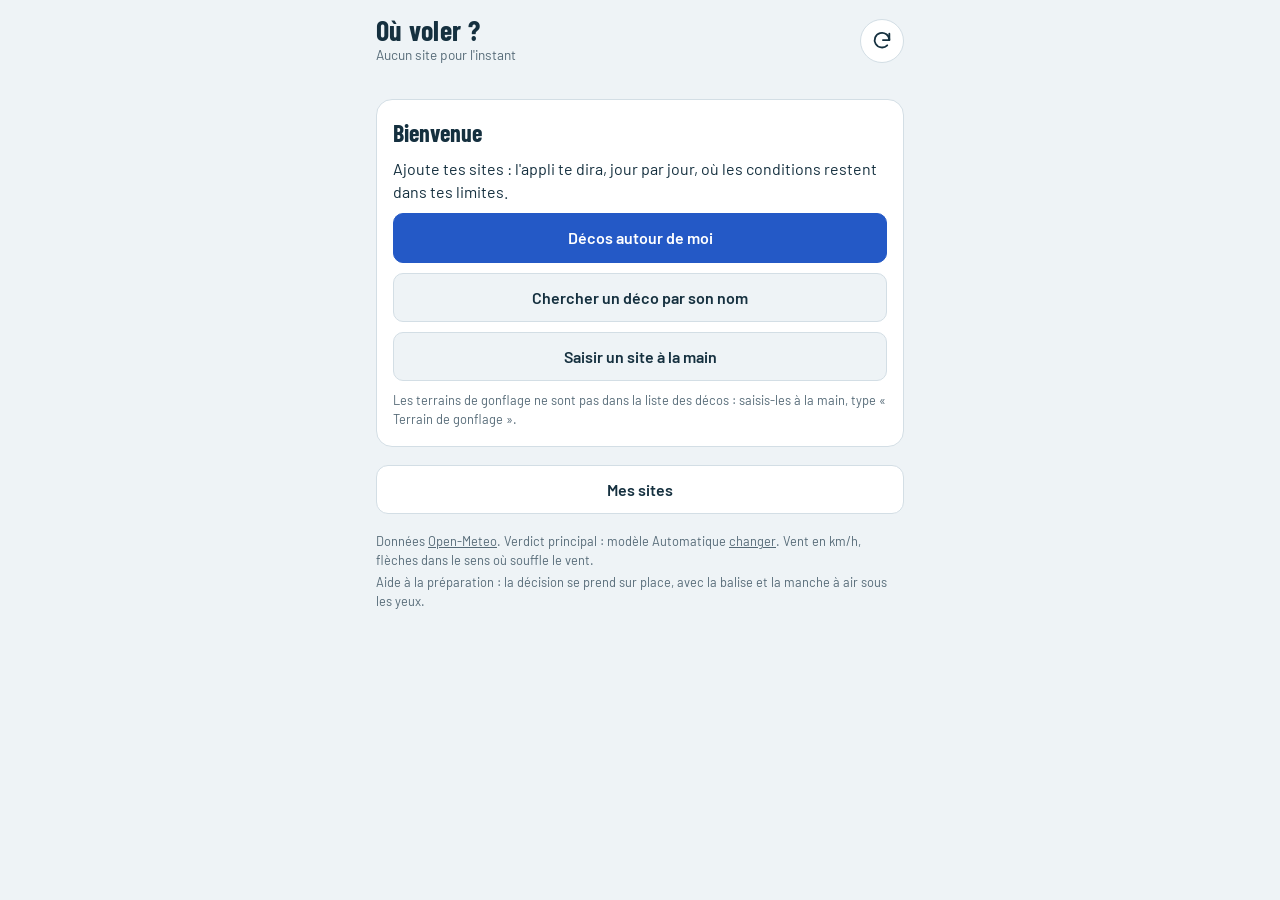
==== index.html @ b0aa6324 "Contraste, politique de sécurité et manifeste Le gris secondaire passait sous 4,5:1 sur la plupart d" ====
<!DOCTYPE html>
<html lang="fr">
<head>
<meta charset="utf-8">
<meta name="viewport" content="width=device-width, initial-scale=1, viewport-fit=cover">
<meta name="theme-color" media="(prefers-color-scheme: light)" content="#EEF3F6">
<meta name="theme-color" media="(prefers-color-scheme: dark)" content="#0F1E27">
<!-- Politique de sécurité : scripts, styles et polices du site seul ; appels réseau limités à Open-Meteo et Pioupiou.
     Les noms venus de ParaglidingEarth ou des balises sont déjà échappés ; c'est un second verrou. -->
<meta http-equiv="Content-Security-Policy" content="default-src 'self'; script-src 'self'; style-src 'self'; font-src 'self'; img-src 'self' data:; connect-src 'self' https://api.open-meteo.com https://api.pioupiou.fr; manifest-src 'self'; worker-src 'self'; base-uri 'self'; form-action 'self'; object-src 'none'">
<meta name="description" content="Conditions de vol et de gonflage parapente jusqu'à J+5 pour vos sites">
<title>Déco</title>
<link rel="manifest" href="manifest.webmanifest">
<link rel="icon" href="icons/icon-192.png">
<!-- Les cinq graisses dès le départ (21 Ko chacune) : une police arrivée après le premier affichage décale l'écran -->
<link rel="preload" href="fonts/barlow-400.woff2" as="font" type="font/woff2" crossorigin>
<link rel="preload" href="fonts/barlow-500.woff2" as="font" type="font/woff2" crossorigin>
<link rel="preload" href="fonts/barlow-600.woff2" as="font" type="font/woff2" crossorigin>
<link rel="preload" href="fonts/barlow-condensed-500.woff2" as="font" type="font/woff2" crossorigin>
<link rel="preload" href="fonts/barlow-condensed-700.woff2" as="font" type="font/woff2" crossorigin>
<link rel="stylesheet" href="style.css">
</head>
<body>
<div class="app" id="app" data-loading>
  <header class="top">
    <button class="icon-btn" id="backBtn" aria-label="Retour au tableau de tous les sites" hidden>
      <svg viewBox="0 0 24 24" fill="none" stroke="currentColor" stroke-width="2" stroke-linecap="round" stroke-linejoin="round"><path d="M15 5l-7 7 7 7"/></svg>
    </button>
    <button class="site-btn" id="siteBtn" aria-label="Changer de site">
      <span class="name" id="siteName">…</span>
      <span class="meta" id="siteMeta"></span>
    </button>
    <button class="icon-btn" id="refreshBtn" aria-label="Actualiser les prévisions">
      <svg viewBox="0 0 24 24" fill="none" stroke="currentColor" stroke-width="2" stroke-linecap="round" stroke-linejoin="round"><path d="M20 11a8 8 0 1 0-2.3 5.7"/><path d="M20 4v7h-7"/></svg>
    </button>
  </header>

  <div id="live"></div>

  <nav class="days" id="days" role="tablist" aria-label="Jour"></nav>
  <div id="banner"></div>
  <main id="main"><p class="empty">Chargement des prévisions…</p></main>

  <div class="bar">
    <button id="sitesBtn">Mes sites</button>
    <button id="limitsBtn">Mes limites</button>
    <button id="limitsVolBtn" hidden aria-label="Limites de vol">Lim. vol</button>
    <button id="limitsGBtn" hidden aria-label="Limites de gonflage">Lim. gonflage</button>
  </div>

  <footer class="status" id="status"></footer>
</div>

<dialog id="limitsDlg">
  <h2 tabindex="-1" autofocus id="limitsTitle">Mes limites</h2>
  <form method="dialog" id="limitsForm"></form>
</dialog>

<dialog id="modelDlg">
  <h2 tabindex="-1" autofocus>Modèle météo</h2>
  <form method="dialog" id="modelForm"></form>
</dialog>

<dialog id="sitesDlg">
  <h2 tabindex="-1" autofocus>Mes sites</h2>
  <div id="sitesList"></div>
  <h3 id="siteFormTitle">Ajouter un site</h3>
  <div id="pgeSearch" class="stack">
    <button type="button" class="btn block" id="pgeNear">Décos autour de moi</button>
    <label for="pge-q">ou chercher un déco par son nom</label>
    <input id="pge-q" type="search" placeholder="Ex. Planfait, Sapenay…" autocomplete="off" enterkeyhint="search">
    <div id="pgeResults" class="pge-results"></div>
    <p class="hint">« Ajouter » enregistre le déco tel quel ; toucher son nom remplit le formulaire pour vérifier l'altitude et le secteur avant. Les terrains de gonflage n'y sont pas, ils se saisissent à la main. Sites © <a href="https://www.paraglidingearth.com/" target="_blank" rel="noopener">ParaglidingEarth</a>, CC BY-SA.</p>
  </div>
  <form id="siteForm" class="stack" autocomplete="off">
    <input type="hidden" name="id">
    <label for="sf-name">Nom</label>
    <input id="sf-name" name="name" required placeholder="Ex. Planfait">
    <label for="sf-type">Type de site</label>
    <select id="sf-type" name="type"><option value="deco">Déco (vol)</option><option value="gonflage">Terrain de gonflage</option></select>
    <div class="grid2">
      <div><label for="sf-lat">Latitude</label><input id="sf-lat" name="lat" type="number" step="any" required></div>
      <div><label for="sf-lon">Longitude</label><input id="sf-lon" name="lon" type="number" step="any" required></div>
    </div>
    <div class="grid2">
      <div><label for="sf-alt">Altitude (m)</label><input id="sf-alt" name="alt" type="number" required></div>
      <div class="end"><button type="button" class="btn block" id="geoBtn">Ma position</button></div>
    </div>
    <div class="grid2">
      <div><label for="sf-min">Vent favorable de (°)</label><input id="sf-min" name="secMin" type="number" min="0" max="359" required></div>
      <div><label for="sf-max">à (°)</label><input id="sf-max" name="secMax" type="number" min="0" max="359" required></div>
    </div>
    <p class="hint">Direction d'où vient le vent, sens horaire : 270 = ouest. Un déco ouest se règle par exemple de 225 à 315. Pour un terrain de gonflage : les directions où le vent arrive sans passer par des haies ou des arbres.</p>
    <label for="sf-piou">Balise Pioupiou (numéro, facultatif)</label>
    <input id="sf-piou" name="piou" type="number" inputmode="numeric" min="1" step="1" placeholder="Ex. 1446">
    <p class="hint">Numéro de la station sur <a href="https://www.openwindmap.org/" target="_blank" rel="noopener">openwindmap.org</a> : il apparaît dans l'adresse de la balise (PIOU_1446).</p>
    <label for="sf-note">Note (règles du site, plafond…)</label>
    <input id="sf-note" name="note">
    <div class="actions">
      <button type="button" class="btn" id="siteCancel">Fermer</button>
      <button type="submit" class="btn primary" id="siteSubmit">Ajouter le site</button>
    </div>
  </form>
</dialog>

<script type="module" src="js/main.js"></script>
</body>
</html>
---- style.css ----
/* Barlow et Barlow Condensed (SIL Open Font License, voir fonts/OFL.txt), sous-ensemble latin :
   servies par le site lui-même, pour s'ouvrir hors ligne dès le premier lancement et sans appel à Google.
   font-display: optional : préchargées puis servies par le service worker, elles sont là d'emblée ; sinon le
   texte reste dans la police du système plutôt que de basculer après coup et décaler l'écran. */
@font-face { font-family: "Barlow"; font-style: normal; font-weight: 400; font-display: optional; src: url("fonts/barlow-400.woff2") format("woff2"); unicode-range: U+0000-00FF, U+0131, U+0152-0153, U+02BB-02BC, U+02C6, U+02DA, U+02DC, U+0304, U+0308, U+0329, U+2000-206F, U+20AC, U+2122, U+2191, U+2193, U+2212, U+2215, U+FEFF, U+FFFD; }
@font-face { font-family: "Barlow"; font-style: normal; font-weight: 500; font-display: optional; src: url("fonts/barlow-500.woff2") format("woff2"); unicode-range: U+0000-00FF, U+0131, U+0152-0153, U+02BB-02BC, U+02C6, U+02DA, U+02DC, U+0304, U+0308, U+0329, U+2000-206F, U+20AC, U+2122, U+2191, U+2193, U+2212, U+2215, U+FEFF, U+FFFD; }
@font-face { font-family: "Barlow"; font-style: normal; font-weight: 600; font-display: optional; src: url("fonts/barlow-600.woff2") format("woff2"); unicode-range: U+0000-00FF, U+0131, U+0152-0153, U+02BB-02BC, U+02C6, U+02DA, U+02DC, U+0304, U+0308, U+0329, U+2000-206F, U+20AC, U+2122, U+2191, U+2193, U+2212, U+2215, U+FEFF, U+FFFD; }
@font-face { font-family: "Barlow Condensed"; font-style: normal; font-weight: 500; font-display: optional; src: url("fonts/barlow-condensed-500.woff2") format("woff2"); unicode-range: U+0000-00FF, U+0131, U+0152-0153, U+02BB-02BC, U+02C6, U+02DA, U+02DC, U+0304, U+0308, U+0329, U+2000-206F, U+20AC, U+2122, U+2191, U+2193, U+2212, U+2215, U+FEFF, U+FFFD; }
@font-face { font-family: "Barlow Condensed"; font-style: normal; font-weight: 700; font-display: optional; src: url("fonts/barlow-condensed-700.woff2") format("woff2"); unicode-range: U+0000-00FF, U+0131, U+0152-0153, U+02BB-02BC, U+02C6, U+02DA, U+02DC, U+0304, U+0308, U+0329, U+2000-206F, U+20AC, U+2122, U+2191, U+2193, U+2212, U+2215, U+FEFF, U+FFFD; }

/* ---------- Thème ---------- */
:root {
  --bg: #EEF3F6; --surface: #FFFFFF; --ink: #15303F; --muted: #556A77; --line: #D3DEE5;
  --action: #2459C6; --on-action: #FFFFFF; --wing: #F0B429;
  --go: #2E9D6A; --warn: #DE9418; --stop: #CF4436;
  --go-soft: #E2F3EA; --warn-soft: #FBF0DC; --stop-soft: #F8E3E0;
  --go-ink: #237A52; --stop-ink: #B23A2E; /* vert et rouge pour du texte : contraste ≥ 4,5:1 sur les fonds */
  --sans: "Barlow", system-ui, -apple-system, "Segoe UI", Roboto, sans-serif;
  --cond: "Barlow Condensed", "Roboto Condensed", "Arial Narrow", system-ui, sans-serif;
  box-sizing: border-box;
  padding-top: env(safe-area-inset-top, 0px);
  padding-bottom: env(safe-area-inset-bottom, 0px);
}
@media (prefers-color-scheme: dark) {
  :root {
    --bg: #0F1E27; --surface: #172A35; --ink: #E6EEF2; --muted: #8FA6B2; --line: #26404D;
    --action: #7BA4F5; --on-action: #0F1E27; --go-soft: #173A2C; --warn-soft: #3D3018; --stop-soft: #43211E;
    --go-ink: #55C792; --stop-ink: #EE7A6E;
  }
}

/* ---------- Base ---------- */
*, *::before, *::after { box-sizing: inherit; }
[hidden] { display: none !important; }
html { height: 100%; scroll-padding-top: env(safe-area-inset-top, 0px); }
body { margin: 0; min-height: 100%; background: var(--bg); color: var(--ink); font: 16px/1.45 var(--sans); -webkit-tap-highlight-color: transparent; }
button, input, select { font: inherit; color: inherit; }
button { cursor: pointer; }
:focus-visible { outline: 2px solid var(--action); outline-offset: 2px; }
.app { max-width: 560px; margin: 0 auto; padding: 0 16px 32px; }
/* Jusqu'au premier rendu, la barre et le pied de page restent cachés : sinon l'arrivée de l'écran les pousserait */
.app[data-loading] .bar, .app[data-loading] .status { display: none; }

/* Éléments partagés : intertitre, pastilles d'état, raisons, boutons */
.kicker { margin: 0 0 6px; display: flex; align-items: center; gap: 6px; font: 600 .75rem/1 var(--sans); letter-spacing: .07em; text-transform: uppercase; color: var(--muted); }
.kicker svg { width: 16px; height: 16px; flex: none; }
.dot { width: 8px; height: 8px; border-radius: 50%; flex: none; transform: translateY(-1px); }
.dot.l0 { background: var(--go); } .dot.l1 { background: var(--warn); } .dot.l2 { background: var(--stop); }
.md { width: 6px; height: 6px; border-radius: 50%; background: var(--muted); flex: none; }
.md.l0 { background: var(--go); } .md.l1 { background: var(--warn); } .md.l2 { background: var(--stop); }
.md.none { background: none; box-shadow: inset 0 0 0 1px var(--muted); }
.mdots { display: inline-flex; gap: 2px; }
.reasons { list-style: none; margin: 0; padding: 0; font-size: .92rem; }
.reasons li { display: flex; gap: 8px; align-items: baseline; padding: 3px 0; }
.btn { border: 1px solid var(--line); background: var(--bg); border-radius: 10px; padding: 9px 12px; font-weight: 600; }
.btn.primary { background: var(--action); border-color: var(--action); color: var(--on-action); }
.btn.danger { color: var(--stop-ink); }
.btn.block { width: 100%; }
.link { background: none; border: 0; padding: 0; color: inherit; font: inherit; text-decoration: underline; }
.hint { font-size: .8rem; color: var(--muted); margin: 6px 0 0; }
.empty { padding: 40px 0; text-align: center; color: var(--muted); }
.banner { margin: 0 0 12px; padding: 10px 12px; border-radius: 10px; background: var(--warn-soft); font-size: .92rem; }

/* ---------- En-tête ---------- */
.top { display: flex; align-items: center; gap: 8px; padding: 12px 0 8px; }
.site-btn { flex: 1; min-width: 0; text-align: left; background: none; border: 0; padding: 4px 0; }
.site-btn .name { display: block; font: 700 1.75rem/1.05 var(--cond); letter-spacing: .01em; white-space: nowrap; overflow: hidden; text-overflow: ellipsis; }
.site-btn .meta { display: block; font-size: .85rem; color: var(--muted); }
.icon-btn { width: 44px; height: 44px; border-radius: 50%; border: 1px solid var(--line); background: var(--surface); display: grid; place-items: center; flex: none; }
.icon-btn svg { width: 22px; height: 22px; }
.icon-btn.spin svg { animation: spin 1s linear infinite; }
@keyframes spin { to { transform: rotate(360deg); } }

/* ---------- Tableau « Où voler ? » : une ligne par site, une case par jour ---------- */
.ov { display: grid; grid-template-columns: minmax(0, 2.4fr) repeat(var(--n, 6), minmax(0, 1fr)); gap: 4px; margin: 4px 0 0; }
.ov .hd { text-align: center; font-weight: 600; font-size: .85rem; line-height: 1.15; padding: 2px 0 4px; }
.ov .hd small { display: block; font-weight: 400; font-size: .75rem; color: var(--muted); }
.ov .grp { grid-column: 1 / -1; margin: 12px 0 2px; }
.ov .nm { min-width: 0; align-self: center; background: none; border: 0; padding: 2px 0; text-align: left; }
.ov .nm b { display: block; font: 700 1.05rem/1.1 var(--cond); white-space: nowrap; overflow: hidden; text-overflow: ellipsis; }
.ov .nm small { display: block; color: var(--muted); font-size: .75rem; }
.ov .c { min-width: 0; min-height: 46px; border: 1px solid var(--line); border-radius: 10px; background: var(--surface); display: flex; flex-direction: column; gap: 4px; align-items: center; justify-content: center; padding: 2px 1px 5px; font: 500 .8rem/1 var(--cond); font-variant-numeric: tabular-nums; color: var(--ink); }
.ov .c.l0 { background: var(--go-soft); border-color: var(--go); box-shadow: inset 0 -4px 0 var(--go); }
.ov .c.l1 { background: var(--warn-soft); border-color: var(--warn); box-shadow: inset 0 -4px 0 var(--warn); }
.ov .c.l2 { background: var(--stop-soft); border-color: var(--stop); box-shadow: inset 0 -4px 0 var(--stop); }
.ov .c.split { border-style: dashed; }
.ov .c.far { opacity: .6; }
.ov .c.none { color: var(--muted); cursor: default; }
.ov-legend { margin: 14px 0 0; font-size: .8rem; color: var(--muted); }
.welcome { display: grid; gap: 10px; background: var(--surface); border: 1px solid var(--line); border-radius: 16px; padding: 18px 16px; margin-top: 8px; }
.welcome h2 { margin: 0; font: 700 1.5rem var(--cond); }
.welcome p { margin: 0; }
.welcome .btn { padding: 12px; }

/* ---------- Balise : mesure en temps réel et tendance ---------- */
.live { margin: 6px 0 0; background: var(--surface); border: 1px solid var(--line); border-radius: 16px; padding: 13px 16px 14px; }
.live h2 { margin: 0; gap: 7px; }
.live h2 .age { margin-left: auto; font: 400 .8rem/1.2 var(--sans); white-space: nowrap; text-transform: none; letter-spacing: 0; }
.live h2 .pulse { width: 8px; height: 8px; border-radius: 50%; flex: none; background: var(--wing); animation: pulse 2.4s ease-out infinite; }
.live h2 .pulse.off { background: var(--muted); animation: none; }
@keyframes pulse { 0% { box-shadow: 0 0 0 0 rgba(240, 180, 41, .55); } 70%, 100% { box-shadow: 0 0 0 8px rgba(240, 180, 41, 0); } }
.live .bname { display: block; margin: 6px 0 10px; font-size: .8rem; color: var(--muted); }
.live .cmp { display: grid; grid-template-columns: 1fr 1fr; gap: 8px; }
.live .col { background: var(--bg); border: 1px solid var(--line); border-radius: 12px; padding: 9px 11px; }
.live .col .lbl { display: block; font-size: .75rem; color: var(--muted); }
.live .col .val { display: flex; align-items: center; gap: 6px; font-weight: 600; font-variant-numeric: tabular-nums; }
.live .col .val svg { width: 18px; height: 18px; flex: none; }
.live .col small { display: block; color: var(--muted); font-size: .8rem; font-variant-numeric: tabular-nums; }
.live .col.meas .val svg { color: var(--wing); }
.live .reasons { margin-top: 10px; }
.live .stale { margin: 10px 0 0; font-size: .85rem; color: var(--muted); }
.trend { margin: 10px 0 0; }
.trend svg { display: block; width: 100%; height: 64px; background: var(--bg); border: 1px solid var(--line); border-radius: 10px; }
.trend .area { fill: var(--wing); opacity: .25; }
.trend .avg { fill: none; stroke: var(--wing); stroke-width: 2.2; stroke-linejoin: round; }
.trend .fc { fill: none; stroke: var(--ink); stroke-width: 1.5; stroke-dasharray: 4 3; opacity: .7; }
.trend .lim { stroke: var(--stop); stroke-width: 1; stroke-dasharray: 2 3; }
.trend .axis { display: flex; justify-content: space-between; gap: 6px; margin-top: 3px; font-size: .75rem; color: var(--muted); font-variant-numeric: tabular-nums; }
.trend .axis span:nth-child(2) { text-align: center; }
.trend .k { display: inline-block; width: 10px; height: 0; vertical-align: middle; margin: 0 2px 0 4px; border-top: 2px solid var(--wing); }
.trend .k.area { height: 7px; border: 0; background: var(--wing); opacity: .35; }
.trend .k.fc { border-top: 1.5px dashed var(--ink); }
.trend .k.lim { border-top: 1px dashed var(--stop); }

/* ---------- Onglets de jour ---------- */
.days { display: grid; grid-auto-flow: column; grid-auto-columns: 1fr; gap: 6px; margin: 8px 0 14px; }
.day { border: 1px solid var(--line); background: var(--surface); border-radius: 12px; padding: 8px 4px; text-align: center; position: relative; min-width: 0; }
.day .d1 { display: block; font-weight: 600; font-size: .92rem; }
.day .d2 { display: block; font-size: .8rem; color: var(--muted); }
.day .pip { position: absolute; top: 6px; right: 6px; width: 8px; height: 8px; border-radius: 50%; background: var(--line); }
.day .pip.l0 { background: var(--go); } .day .pip.l1 { background: var(--warn); } .day .pip.l2 { background: var(--stop); }
.day[aria-selected="true"] { border-color: var(--ink); box-shadow: inset 0 0 0 1px var(--ink); }

/* ---------- Verdict du jour ---------- */
.verdict { border-radius: 20px; padding: 18px 18px 16px; display: grid; grid-template-columns: 1fr auto; gap: 12px; align-items: center; background: var(--surface); border-left: 8px solid var(--muted); }
.verdict.l0 { border-left-color: var(--go); background: var(--go-soft); }
.verdict.l1 { border-left-color: var(--warn); background: var(--warn-soft); }
.verdict.l2 { border-left-color: var(--stop); background: var(--stop-soft); }
.verdict.lnull h1 { color: var(--muted); }
.verdict h1 { margin: 0; font: 700 2.6rem/0.95 var(--cond); letter-spacing: -.005em; }
.verdict .window { margin: 6px 0 0; font: 500 1.25rem/1.2 var(--cond); }
.verdict .why { margin: 8px 0 0; font-size: .85rem; color: var(--muted); }
.verdict .models { margin: 8px 0 0; font-size: .8rem; line-height: 1.5; }
.verdict .models span { display: inline-flex; align-items: center; gap: 4px; margin-right: 8px; white-space: nowrap; }
.verdict .models em { display: block; font-style: normal; color: var(--muted); }
.dial { width: 124px; height: 124px; }
.dial .ring { fill: none; stroke: var(--line); stroke-width: 1.5; }
.dial .sector { fill: var(--go); opacity: .28; }
.dial .card { fill: var(--muted); font: 600 9px var(--sans); text-anchor: middle; dominant-baseline: central; }
.dial .w10 { stroke: var(--ink); stroke-width: 3.5; stroke-linecap: round; }
.dial .w850 { stroke: var(--action); stroke-width: 2; stroke-dasharray: 4 3; stroke-linecap: round; }
.dial .wlive { stroke: var(--wing); stroke-width: 3; stroke-linecap: round; }
.dial-legend { font-size: .75rem; color: var(--muted); text-align: center; margin-top: 2px; }
.dial-legend i { display: inline-block; width: 14px; height: 0; border-top: 3px solid var(--ink); vertical-align: middle; margin-right: 3px; }
.dial-legend i.alt { border-top: 2px dashed var(--action); margin-left: 6px; }
.dial-legend i.bal { border-top: 3px solid var(--wing); margin-left: 6px; }

/* ---------- Détail de l'heure ---------- */
.detail { margin: 12px 0 18px; background: var(--surface); border: 1px solid var(--line); border-radius: 16px; padding: 14px 16px; }
.detail h2 { margin: 0 0 8px; font: 700 1.2rem var(--cond); }
.facts { display: grid; grid-template-columns: repeat(3, 1fr); gap: 10px 8px; margin: 0 0 10px; }
.facts div { min-width: 0; }
.facts dt { font-size: .75rem; color: var(--muted); }
.facts dd { margin: 0; font-weight: 600; font-variant-numeric: tabular-nums; }
.ens { margin: 0 0 10px; font-size: .85rem; color: var(--muted); font-variant-numeric: tabular-nums; }
.site-note { margin: 10px 0 0; font-size: .85rem; color: var(--muted); border-top: 1px solid var(--line); padding-top: 8px; }

/* ---------- Liste des heures ---------- */
.hours-head, .hour { display: grid; grid-template-columns: 44px 1.35fr 1fr 1fr 18px; align-items: center; gap: 6px; }
.hours-head { font-size: .75rem; color: var(--muted); padding: 0 10px 6px 14px; }
.hours { display: flex; flex-direction: column; gap: 4px; }
.hour { width: 100%; text-align: left; background: var(--surface); border: 1px solid var(--line); border-left: 5px solid var(--muted); border-radius: 10px; padding: 9px 10px; font-variant-numeric: tabular-nums; }
.hour.l0 { border-left-color: var(--go); } .hour.l1 { border-left-color: var(--warn); } .hour.l2 { border-left-color: var(--stop); }
.hour.closed { opacity: .55; }
.hour[aria-pressed="true"] { border-color: var(--ink); border-left-width: 5px; box-shadow: inset 0 0 0 1px var(--ink); }
.hour .h { font: 700 1.1rem var(--cond); }
.hour .w { display: flex; align-items: center; gap: 6px; }
.hour .w svg { width: 18px; height: 18px; flex: none; }
.hour .w b { font-weight: 600; }
.hour small { color: var(--muted); font-size: .8rem; }
.hour .sky { font-size: .85rem; }

/* ---------- Barre du bas et pied de page ---------- */
.bar { display: flex; gap: 8px; margin-top: 18px; }
.bar button { flex: 1; min-width: 0; border: 1px solid var(--line); background: var(--surface); border-radius: 12px; padding: 12px 6px; font-weight: 600; white-space: nowrap; }
.status { margin: 18px 0 0; font-size: .8rem; color: var(--muted); }
.status p { margin: 4px 0; }
.status a { color: inherit; }

/* ---------- Feuilles ---------- */
dialog { width: min(560px, 100%); max-height: 92vh; margin: auto auto 0; border: 0; border-radius: 20px 20px 0 0; padding: 18px 16px calc(18px + env(safe-area-inset-bottom, 0px)); background: var(--surface); color: var(--ink); }
dialog::backdrop { background: rgba(10, 25, 33, .5); }
dialog h2 { margin: 0 0 12px; font: 700 1.5rem var(--cond); }
dialog h2:focus { outline: none; } /* le titre reçoit le focus à l'ouverture, sans anneau qui ressemblerait à une sélection */
dialog h3 { margin: 18px 0 8px; font: 700 1.1rem var(--cond); }
.actions { display: flex; gap: 8px; justify-content: flex-end; margin-top: 16px; flex-wrap: wrap; }
/* Limites et modèle */
.field { display: grid; grid-template-columns: 1fr 96px; align-items: center; gap: 8px; padding: 6px 0; border-bottom: 1px solid var(--line); }
.field span small { display: block; color: var(--muted); font-size: .8rem; }
.field input { width: 100%; padding: 8px; border: 1px solid var(--line); border-radius: 8px; background: var(--bg); text-align: right; }
.levels { display: grid; grid-template-columns: repeat(3, 1fr); gap: 6px; }
.levels button { border: 1px solid var(--line); background: var(--bg); border-radius: 10px; padding: 10px 4px; font-weight: 600; font-size: .92rem; }
.levels button[aria-pressed="true"] { border-color: var(--ink); background: var(--surface); box-shadow: inset 0 0 0 1px var(--ink); }
#levelHint { margin: 6px 0 10px; }
.choice { display: flex; gap: 10px; align-items: flex-start; padding: 10px 0; border-bottom: 1px solid var(--line); }
.choice input { margin-top: 4px; flex: none; }
.choice small { display: block; color: var(--muted); font-size: .8rem; }
/* Mes sites */
.site-row { display: flex; align-items: center; gap: 8px; padding: 10px 0; border-bottom: 1px solid var(--line); }
.site-row .info { flex: 1; min-width: 0; background: none; border: 0; padding: 2px 0; text-align: left; }
.site-row .info b { display: block; }
.site-row .info small { color: var(--muted); }
.grid2 { display: grid; grid-template-columns: 1fr 1fr; gap: 8px; }
.grid2 .end { align-self: end; }
.stack label { display: block; font-size: .8rem; color: var(--muted); margin-top: 8px; }
.stack input, .stack select { width: 100%; padding: 9px; border: 1px solid var(--line); border-radius: 8px; background: var(--bg); }
.pge-results:not(:empty) { margin-top: 4px; border-top: 1px solid var(--line); }
.pge-item { display: flex; align-items: center; gap: 8px; border-bottom: 1px solid var(--line); }
.pge-pick { flex: 1; min-width: 0; text-align: left; background: none; border: 0; padding: 9px 2px; }
.pge-pick small { display: block; color: var(--muted); font-size: .8rem; }
.pge-done { flex: none; padding: 0 6px; font-size: .85rem; font-weight: 600; color: var(--go-ink); }

@media (prefers-reduced-motion: reduce) { .icon-btn.spin svg, .live h2 .pulse { animation: none; } }
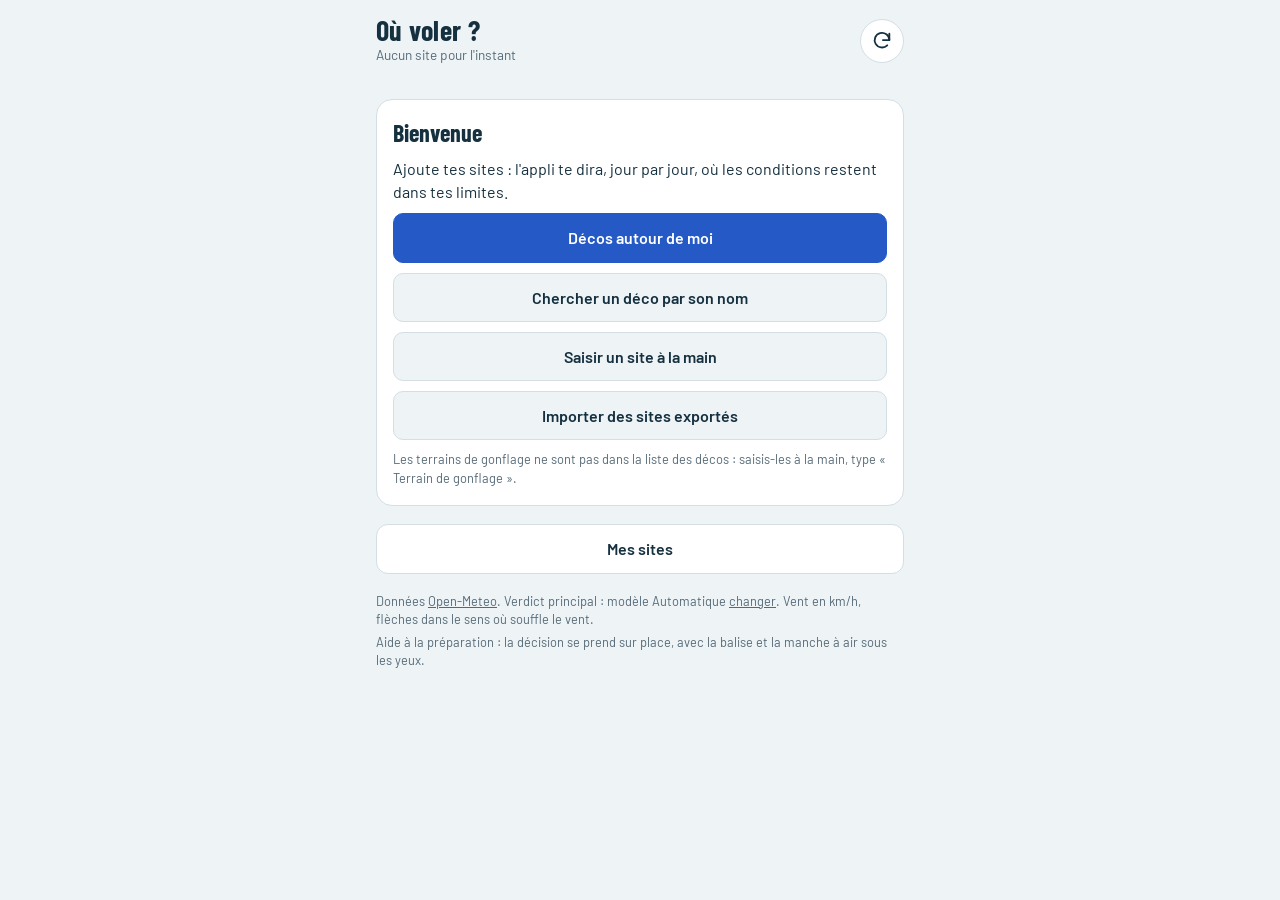
==== commit 7d73874d: "Protège tes sites : stockage persistant, export et import Sites, notes et limites ne vivent que dans" ====
--- a/index.html
+++ b/index.html
@@ -64,6 +64,14 @@
 <dialog id="sitesDlg">
   <h2 tabindex="-1" autofocus>Mes sites</h2>
   <div id="sitesList"></div>
+  <div class="backup">
+    <p class="hint" id="backupHint"></p>
+    <div class="actions start">
+      <button type="button" class="btn" id="exportBtn">Exporter mes sites</button>
+      <button type="button" class="btn" id="importBtn">Importer</button>
+      <input type="file" id="importFile" accept="application/json,.json" hidden>
+    </div>
+  </div>
   <h3 id="siteFormTitle">Ajouter un site</h3>
   <div id="pgeSearch" class="stack">
     <button type="button" class="btn block" id="pgeNear">Décos autour de moi</button>
--- a/style.css
+++ b/style.css
@@ -56,6 +56,7 @@
 .btn.primary { background: var(--action); border-color: var(--action); color: var(--on-action); }
 .btn.danger { color: var(--stop-ink); }
 .btn.block { width: 100%; }
+.btn:disabled { opacity: .5; cursor: default; }
 .link { background: none; border: 0; padding: 0; color: inherit; font: inherit; text-decoration: underline; }
 .hint { font-size: .8rem; color: var(--muted); margin: 6px 0 0; }
 .empty { padding: 40px 0; text-align: center; color: var(--muted); }
@@ -194,6 +195,8 @@
 dialog h2:focus { outline: none; } /* le titre reçoit le focus à l'ouverture, sans anneau qui ressemblerait à une sélection */
 dialog h3 { margin: 18px 0 8px; font: 700 1.1rem var(--cond); }
 .actions { display: flex; gap: 8px; justify-content: flex-end; margin-top: 16px; flex-wrap: wrap; }
+.actions.start { justify-content: flex-start; margin-top: 8px; }
+.backup { padding: 10px 0 4px; }
 /* Limites et modèle */
 .field { display: grid; grid-template-columns: 1fr 96px; align-items: center; gap: 8px; padding: 6px 0; border-bottom: 1px solid var(--line); }
 .field span small { display: block; color: var(--muted); font-size: .8rem; }
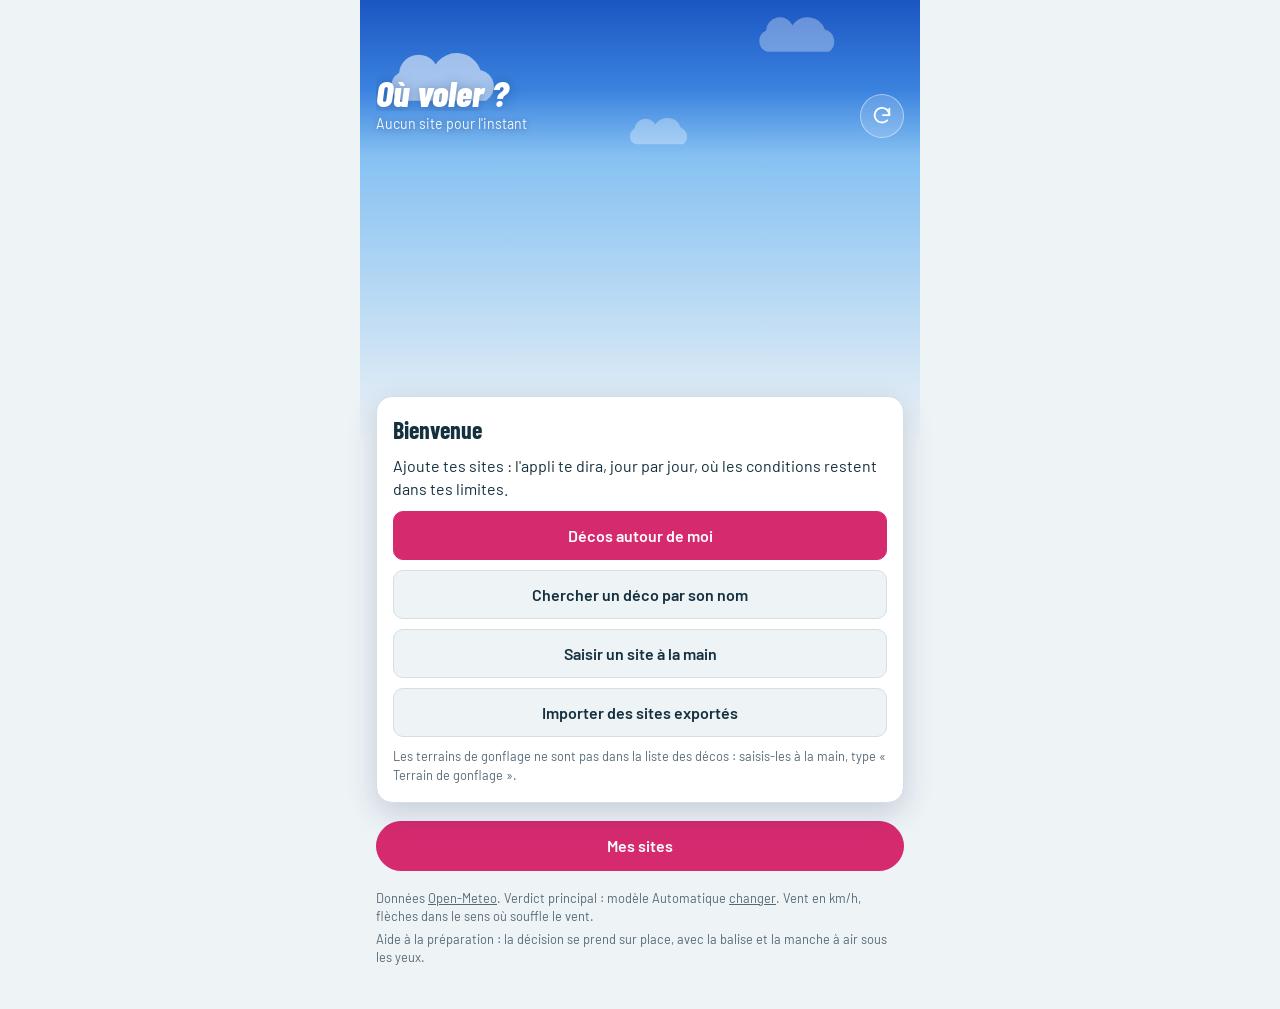
==== commit ca316900: "Refond l'interface : bandes horaires, ciel et voile en vol Lisibilité : - chaque journée devient une" ====
--- a/index.html
+++ b/index.html
@@ -3,8 +3,8 @@
 <head>
 <meta charset="utf-8">
 <meta name="viewport" content="width=device-width, initial-scale=1, viewport-fit=cover">
-<meta name="theme-color" media="(prefers-color-scheme: light)" content="#EEF3F6">
-<meta name="theme-color" media="(prefers-color-scheme: dark)" content="#0F1E27">
+<meta name="theme-color" media="(prefers-color-scheme: light)" content="#1B56C2">
+<meta name="theme-color" media="(prefers-color-scheme: dark)" content="#0B1532">
 <!-- Politique de sécurité : scripts, styles et polices du site seul ; appels réseau limités à Open-Meteo et Pioupiou.
      Les noms venus de ParaglidingEarth ou des balises sont déjà échappés ; c'est un second verrou. -->
 <meta http-equiv="Content-Security-Policy" content="default-src 'self'; script-src 'self'; style-src 'self'; font-src 'self'; img-src 'self' data:; connect-src 'self' https://api.open-meteo.com https://api.pioupiou.fr; manifest-src 'self'; worker-src 'self'; base-uri 'self'; form-action 'self'; object-src 'none'">
@@ -12,17 +12,44 @@
 <title>Déco</title>
 <link rel="manifest" href="manifest.webmanifest">
 <link rel="icon" href="icons/icon-192.png">
-<!-- Les cinq graisses dès le départ (21 Ko chacune) : une police arrivée après le premier affichage décale l'écran -->
+<!-- Les six graisses dès le départ (21 Ko chacune) : une police arrivée après le premier affichage décale l'écran -->
 <link rel="preload" href="fonts/barlow-400.woff2" as="font" type="font/woff2" crossorigin>
 <link rel="preload" href="fonts/barlow-500.woff2" as="font" type="font/woff2" crossorigin>
 <link rel="preload" href="fonts/barlow-600.woff2" as="font" type="font/woff2" crossorigin>
 <link rel="preload" href="fonts/barlow-condensed-500.woff2" as="font" type="font/woff2" crossorigin>
 <link rel="preload" href="fonts/barlow-condensed-700.woff2" as="font" type="font/woff2" crossorigin>
+<link rel="preload" href="fonts/barlow-condensed-800-italic.woff2" as="font" type="font/woff2" crossorigin>
 <link rel="stylesheet" href="style.css">
 </head>
 <body>
 <div class="app" id="app" data-loading>
-  <header class="top">
+  <header class="top sky">
+    <!-- Le ciel, ses nuages et une voile qui plane : décor seul, sans information -->
+    <svg class="clouds" viewBox="0 0 400 160" preserveAspectRatio="xMidYMin slice" aria-hidden="true">
+      <path d="M28 52 a14 14 0 0 1 26 -6 a18 18 0 0 1 32 4 a12 12 0 0 1 4 22 h-60 a11 11 0 0 1 -2 -20z"/>
+      <path class="far" d="M290 22 a10 10 0 0 1 19 -4 a13 13 0 0 1 23 3 a9 9 0 0 1 3 16 h-44 a8 8 0 0 1 -1 -15z"/>
+      <path class="far" d="M196 92 a8 8 0 0 1 15 -3 a10 10 0 0 1 18 2 a7 7 0 0 1 2 12 h-34 a6 6 0 0 1 -1 -11z"/>
+    </svg>
+    <div class="wing" aria-hidden="true">
+      <svg class="glider" viewBox="0 0 200 150">
+        <defs><linearGradient id="voile-ombre" x1="0" y1="0" x2="0" y2="1"><stop offset="0" stop-color="#0B1F3A" stop-opacity="0"/><stop offset="1" stop-color="#0B1F3A" stop-opacity=".28"/></linearGradient></defs>
+        <path class="suspentes" d="M14.5 77.0 L48.9 99.0 M26.3 65.5 L48.9 99.0 M33.7 60.7 L48.9 99.0 M48.9 99.0 L93.5 124.0 M42.2 56.6 L66.4 78.6 M51.6 53.2 L66.4 78.6 M61.6 50.4 L66.4 78.6 M66.4 78.6 L93.5 124.0 M72.2 48.4 L86.8 70.4 M83.1 47.0 L86.8 70.4 M94.4 46.3 L86.8 70.4 M86.8 70.4 L93.5 124.0 M105.6 46.3 L113.2 70.4 M116.9 47.0 L113.2 70.4 M127.8 48.4 L113.2 70.4 M113.2 70.4 L106.5 124.0 M138.4 50.4 L133.6 78.6 M148.4 53.2 L133.6 78.6 M157.8 56.6 L133.6 78.6 M133.6 78.6 L106.5 124.0 M166.3 60.7 L151.1 99.0 M173.7 65.5 L151.1 99.0 M185.5 77.0 L151.1 99.0 M151.1 99.0 L106.5 124.0"/>
+        <path class="freins" d="M26.7 49.4 L91 131 M173.3 49.4 L109 131"/>
+        <path class="stabilo" d="M12 64 Q13 70 20 71 L14.5 77 Q11 71 12 64 Z M188 64 Q187 70 180 71 L185.5 77 Q189 71 188 64 Z"/>
+        <g class="aile"><path class="m" d="M12.0 64.0 L15.0 60.1 L18.4 56.4 L26.3 65.5 L23.0 68.2 L20.0 71.0Z"/><path class="m" d="M18.4 56.4 L22.2 52.9 L26.4 49.7 L33.7 60.7 L29.9 63.0 L26.3 65.5Z"/><path class="m" d="M26.4 49.7 L30.8 46.7 L35.5 43.9 L42.2 56.6 L37.9 58.6 L33.7 60.7Z"/><path class="y" d="M35.5 43.9 L40.5 41.4 L45.8 39.2 L51.6 53.2 L46.8 54.8 L42.2 56.6Z"/><path class="w" d="M45.8 39.2 L51.3 37.1 L56.9 35.3 L61.6 50.4 L56.5 51.7 L51.6 53.2Z"/><path class="c" d="M56.9 35.3 L62.8 33.8 L68.7 32.5 L72.2 48.4 L66.8 49.3 L61.6 50.4Z"/><path class="c" d="M68.7 32.5 L74.8 31.4 L81.1 30.6 L83.1 47.0 L77.6 47.6 L72.2 48.4Z"/><path class="w" d="M81.1 30.6 L87.3 30.0 L93.7 29.6 L94.4 46.3 L88.7 46.6 L83.1 47.0Z"/><path class="c" d="M93.7 29.6 L100.0 29.5 L106.3 29.6 L105.6 46.3 L100.0 46.2 L94.4 46.3Z"/><path class="w" d="M106.3 29.6 L112.7 30.0 L118.9 30.6 L116.9 47.0 L111.3 46.6 L105.6 46.3Z"/><path class="c" d="M118.9 30.6 L125.2 31.4 L131.3 32.5 L127.8 48.4 L122.4 47.6 L116.9 47.0Z"/><path class="c" d="M131.3 32.5 L137.2 33.8 L143.1 35.3 L138.4 50.4 L133.2 49.3 L127.8 48.4Z"/><path class="w" d="M143.1 35.3 L148.7 37.1 L154.2 39.2 L148.4 53.2 L143.5 51.7 L138.4 50.4Z"/><path class="y" d="M154.2 39.2 L159.5 41.4 L164.5 43.9 L157.8 56.6 L153.2 54.8 L148.4 53.2Z"/><path class="m" d="M164.5 43.9 L169.2 46.7 L173.6 49.7 L166.3 60.7 L162.1 58.6 L157.8 56.6Z"/><path class="m" d="M173.6 49.7 L177.8 52.9 L181.6 56.4 L173.7 65.5 L170.1 63.0 L166.3 60.7Z"/><path class="m" d="M181.6 56.4 L185.0 60.1 L188.0 64.0 L180.0 71.0 L177.0 68.2 L173.7 65.5Z"/></g>
+        <path class="ombre" d="M12.0 64.0 C44.0 18.0 156.0 18.0 188.0 64.0 L180.0 71.0 C148.0 38.0 52.0 38.0 20.0 71.0 Z"/>
+        <path class="nervures" d="M18.4 56.4 L26.3 65.5 M26.4 49.7 L33.7 60.7 M35.5 43.9 L42.2 56.6 M45.8 39.2 L51.6 53.2 M56.9 35.3 L61.6 50.4 M68.7 32.5 L72.2 48.4 M81.1 30.6 L83.1 47.0 M93.7 29.6 L94.4 46.3 M106.3 29.6 L105.6 46.3 M118.9 30.6 L116.9 47.0 M131.3 32.5 L127.8 48.4 M143.1 35.3 L138.4 50.4 M154.2 39.2 L148.4 53.2 M164.5 43.9 L157.8 56.6 M173.6 49.7 L166.3 60.7 M181.6 56.4 L173.7 65.5"/>
+        <path class="bouches" d="M21.0 68.7 L25.1 65.2 M27.5 63.3 L32.3 60.2 M35.2 58.6 L40.6 56.0 M43.8 54.6 L49.8 52.5 M53.3 51.3 L59.7 49.6 M63.5 48.7 L70.2 47.4 M74.1 46.8 L81.1 45.9 M85.2 45.5 L92.3 45.1 M96.4 45.0 L103.6 45.0 M107.7 45.1 L114.8 45.5 M118.9 45.9 L125.9 46.8 M129.8 47.4 L136.5 48.7 M140.3 49.6 L146.7 51.3 M150.2 52.5 L156.2 54.6 M159.4 56.0 L164.8 58.6 M167.7 60.2 L172.5 63.3 M174.9 65.2 L179.0 68.7"/>
+        <g class="pilote">
+          <path class="selle" d="M90 129 Q100 125 110 129 L111 139 Q100 146 89 139 Z"/>
+          <path class="corps" d="M94.5 124 Q100 121 105.5 124 L104.5 133 L95.5 133 Z"/>
+          <path class="bras" d="M95.5 126 L91 131 M104.5 126 L109 131"/>
+          <circle class="casque" cx="100" cy="120.5" r="4.3"/>
+          <path class="visiere" d="M96.3 121.4 Q100 123.6 103.7 121.4"/>
+        </g>
+      </svg>
+    </div>
+    <div class="row">
     <button class="icon-btn" id="backBtn" aria-label="Retour au tableau de tous les sites" hidden>
       <svg viewBox="0 0 24 24" fill="none" stroke="currentColor" stroke-width="2" stroke-linecap="round" stroke-linejoin="round"><path d="M15 5l-7 7 7 7"/></svg>
     </button>
@@ -33,9 +60,8 @@
     <button class="icon-btn" id="refreshBtn" aria-label="Actualiser les prévisions">
       <svg viewBox="0 0 24 24" fill="none" stroke="currentColor" stroke-width="2" stroke-linecap="round" stroke-linejoin="round"><path d="M20 11a8 8 0 1 0-2.3 5.7"/><path d="M20 4v7h-7"/></svg>
     </button>
+    </div>
   </header>
-
-  <div id="live"></div>
 
   <nav class="days" id="days" role="tablist" aria-label="Jour"></nav>
   <div id="banner"></div>
@@ -49,6 +75,12 @@
   </div>
 
   <footer class="status" id="status"></footer>
+  <p class="version" id="version"></p>
+</div>
+
+<div class="toast" id="update" role="status" hidden>
+  <span>Nouvelle version de Déco disponible.</span>
+  <button type="button" class="btn primary" id="updateBtn">Recharger</button>
 </div>
 
 <dialog id="limitsDlg">
--- a/style.css
+++ b/style.css
@@ -7,14 +7,22 @@
 @font-face { font-family: "Barlow"; font-style: normal; font-weight: 600; font-display: optional; src: url("fonts/barlow-600.woff2") format("woff2"); unicode-range: U+0000-00FF, U+0131, U+0152-0153, U+02BB-02BC, U+02C6, U+02DA, U+02DC, U+0304, U+0308, U+0329, U+2000-206F, U+20AC, U+2122, U+2191, U+2193, U+2212, U+2215, U+FEFF, U+FFFD; }
 @font-face { font-family: "Barlow Condensed"; font-style: normal; font-weight: 500; font-display: optional; src: url("fonts/barlow-condensed-500.woff2") format("woff2"); unicode-range: U+0000-00FF, U+0131, U+0152-0153, U+02BB-02BC, U+02C6, U+02DA, U+02DC, U+0304, U+0308, U+0329, U+2000-206F, U+20AC, U+2122, U+2191, U+2193, U+2212, U+2215, U+FEFF, U+FFFD; }
 @font-face { font-family: "Barlow Condensed"; font-style: normal; font-weight: 700; font-display: optional; src: url("fonts/barlow-condensed-700.woff2") format("woff2"); unicode-range: U+0000-00FF, U+0131, U+0152-0153, U+02BB-02BC, U+02C6, U+02DA, U+02DC, U+0304, U+0308, U+0329, U+2000-206F, U+20AC, U+2122, U+2191, U+2193, U+2212, U+2215, U+FEFF, U+FFFD; }
+@font-face { font-family: "Barlow Condensed"; font-style: italic; font-weight: 800; font-display: optional; src: url("fonts/barlow-condensed-800-italic.woff2") format("woff2"); unicode-range: U+0000-00FF, U+0131, U+0152-0153, U+02BB-02BC, U+02C6, U+02DA, U+02DC, U+0304, U+0308, U+0329, U+2000-206F, U+20AC, U+2122, U+2191, U+2193, U+2212, U+2215, U+FEFF, U+FFFD; }
 
 /* ---------- Thème ---------- */
 :root {
   --bg: #EEF3F6; --surface: #FFFFFF; --ink: #15303F; --muted: #556A77; --line: #D3DEE5;
   --action: #2459C6; --on-action: #FFFFFF; --wing: #F0B429;
   --go: #2E9D6A; --warn: #DE9418; --stop: #CF4436;
-  --go-soft: #E2F3EA; --warn-soft: #FBF0DC; --stop-soft: #F8E3E0;
-  --go-ink: #237A52; --stop-ink: #B23A2E; /* vert et rouge pour du texte : contraste ≥ 4,5:1 sur les fonds */
+  --go-soft: #E2F1E9; --sky-soft: #E1EEFB; --warn-soft: #FBF0DC; --stop-soft: #F5E8E6;
+  --go-ink: #1D6F51; --stop-ink: #B23A2E; /* vert et rouge pour du texte : contraste ≥ 4,5:1 sur les fonds */
+  /* Bandes horaires : favorable foncé et plein, à surveiller moyen et hachuré, défavorable pâle.
+     L'écart de clarté suffit à les distinguer, même sans voir les couleurs. */
+  --band-go: #1F9461; --band-warn: #E9AE3F; --band-hatch: rgba(110, 66, 0, .38); --band-stop: #E1D6D3; --band-none: #E6ECF0;
+  /* Couleurs de voile : décor et touches de joie, jamais porteuses d'un verdict */
+  --sail-m: #E5337A; --sail-y: #FFC93C; --sail-c: #2BB8D6; --sock: #E8452E;
+  --sky: linear-gradient(180deg, #1B56C2 0%, #3B83DF 58%, #86C1F2 100%);
+  --pop: #D62A6E; --on-pop: #FFFFFF; --sky-end: #86C1F2; --dial-face: #FFFFFF; --dial-sector: .3;
   --sans: "Barlow", system-ui, -apple-system, "Segoe UI", Roboto, sans-serif;
   --cond: "Barlow Condensed", "Roboto Condensed", "Arial Narrow", system-ui, sans-serif;
   box-sizing: border-box;
@@ -24,8 +32,11 @@
 @media (prefers-color-scheme: dark) {
   :root {
     --bg: #0F1E27; --surface: #172A35; --ink: #E6EEF2; --muted: #8FA6B2; --line: #26404D;
-    --action: #7BA4F5; --on-action: #0F1E27; --go-soft: #173A2C; --warn-soft: #3D3018; --stop-soft: #43211E;
+    --action: #7BA4F5; --on-action: #0F1E27; --go-soft: #173A2C; --sky-soft: #182A4A; --warn-soft: #3D3018; --stop-soft: #43211E;
     --go-ink: #55C792; --stop-ink: #EE7A6E;
+    --sky: linear-gradient(180deg, #0B1532 0%, #1E2F66 60%, #5A4B8A 100%);
+    --pop: #F0548F; --on-pop: #1A0B12; --sky-end: #5A4B8A; --dial-face: #0A1620; --dial-sector: .45;
+    --band-go: #4CC28C; --band-warn: #B98326; --band-hatch: rgba(15, 30, 39, .45); --band-stop: #3A3438; --band-none: #1B2F3A;
   }
 }
 
@@ -39,10 +50,10 @@
 :focus-visible { outline: 2px solid var(--action); outline-offset: 2px; }
 .app { max-width: 560px; margin: 0 auto; padding: 0 16px 32px; }
 /* Jusqu'au premier rendu, la barre et le pied de page restent cachés : sinon l'arrivée de l'écran les pousserait */
-.app[data-loading] .bar, .app[data-loading] .status { display: none; }
+.app[data-loading] .bar, .app[data-loading] .status, .app[data-loading] .version { display: none; }
 
 /* Éléments partagés : intertitre, pastilles d'état, raisons, boutons */
-.kicker { margin: 0 0 6px; display: flex; align-items: center; gap: 6px; font: 600 .75rem/1 var(--sans); letter-spacing: .07em; text-transform: uppercase; color: var(--muted); }
+.kicker { margin: 0 0 6px; display: flex; align-items: center; gap: 6px; font: 700 1.1rem/1.1 var(--cond); color: var(--ink); }
 .kicker svg { width: 16px; height: 16px; flex: none; }
 .dot { width: 8px; height: 8px; border-radius: 50%; flex: none; transform: translateY(-1px); }
 .dot.l0 { background: var(--go); } .dot.l1 { background: var(--warn); } .dot.l2 { background: var(--stop); }
@@ -50,10 +61,24 @@
 .md.l0 { background: var(--go); } .md.l1 { background: var(--warn); } .md.l2 { background: var(--stop); }
 .md.none { background: none; box-shadow: inset 0 0 0 1px var(--muted); }
 .mdots { display: inline-flex; gap: 2px; }
+.band { display: flex; gap: 1px; height: 18px; }
+.band i { flex: 1; min-width: 0; background: var(--band-none); }
+.band i:first-child { border-radius: 4px 0 0 4px; } .band i:last-child { border-radius: 0 4px 4px 0; }
+.l0:is(.band i, .sw, .dayband button) { background: var(--band-go); }
+.l1:is(.band i, .sw, .dayband button) { background: repeating-linear-gradient(-45deg, var(--band-hatch) 0 1.5px, transparent 1.5px 4px), var(--band-warn); }
+.l2:is(.band i, .sw, .dayband button) { background: var(--band-stop); }
+/* Heures passées : neutres, la journée a commencé sans elles */
+.past:is(.band i, .dayband button) { background: var(--band-none); }
+.band i.split { box-shadow: 0 3px 0 -1px var(--ink); }
+@keyframes unfold { from { clip-path: inset(0 100% 0 0); } to { clip-path: inset(0 0 0 0); } }
+.unfold .band { animation: unfold 1.1s cubic-bezier(.4, 0, .2, 1) .5s both; }
+.sw { display: inline-block; width: 14px; height: 14px; border-radius: 3px; flex: none; background: var(--band-none); vertical-align: -2px; }
+.sw.split { background: none; border-bottom: 2px solid var(--ink); border-radius: 0; height: 8px; vertical-align: 1px; }
+.sw.l0.split, .sw.l1.split, .sw.l2.split { height: 14px; border-radius: 3px 3px 0 0; }
 .reasons { list-style: none; margin: 0; padding: 0; font-size: .92rem; }
 .reasons li { display: flex; gap: 8px; align-items: baseline; padding: 3px 0; }
 .btn { border: 1px solid var(--line); background: var(--bg); border-radius: 10px; padding: 9px 12px; font-weight: 600; }
-.btn.primary { background: var(--action); border-color: var(--action); color: var(--on-action); }
+.btn.primary { background: var(--pop); border-color: var(--pop); color: var(--on-pop); }
 .btn.danger { color: var(--stop-ink); }
 .btn.block { width: 100%; }
 .btn:disabled { opacity: .5; cursor: default; }
@@ -63,38 +88,76 @@
 .banner { margin: 0 0 12px; padding: 10px 12px; border-radius: 10px; background: var(--warn-soft); font-size: .92rem; }
 
 /* ---------- En-tête ---------- */
-.top { display: flex; align-items: center; gap: 8px; padding: 12px 0 8px; }
-.site-btn { flex: 1; min-width: 0; text-align: left; background: none; border: 0; padding: 4px 0; }
-.site-btn .name { display: block; font: 700 1.75rem/1.05 var(--cond); letter-spacing: .01em; white-space: nowrap; overflow: hidden; text-overflow: ellipsis; }
-.site-btn .meta { display: block; font-size: .85rem; color: var(--muted); }
+/* ---------- En-tête : un ciel, des nuages, une voile ---------- */
+.sky { position: relative; overflow: hidden; margin: 0 -16px 10px; padding: 70px 16px 18px; border-radius: 0 0 28px 28px; background: var(--sky); color: #fff; isolation: isolate; }
+.sky .row { position: relative; display: flex; align-items: flex-end; gap: 8px; }
+.clouds { position: absolute; inset: 0; width: 100%; height: 100%; z-index: -1; }
+.clouds path { fill: #fff; opacity: .55; } .clouds .far { opacity: .32; }
+.wing { position: absolute; top: 4px; left: calc(50% - 30px); width: 96px; z-index: -1; transform-origin: 50% 30%; will-change: transform; }
+.glider { display: block; width: 100%; overflow: visible; }
+.glider .m { fill: var(--sail-m); } .glider .y { fill: var(--sail-y); } .glider .c { fill: var(--sail-c); } .glider .w { fill: #F4F7FA; }
+.glider .ombre { fill: url(#voile-ombre); }
+.glider .nervures { stroke: rgba(11, 31, 58, .28); stroke-width: .5; fill: none; }
+.glider .bouches { stroke: rgba(11, 31, 58, .55); stroke-width: 1.4; stroke-linecap: round; fill: none; }
+.glider .stabilo { fill: #B5245E; }
+.glider .suspentes { stroke: rgba(255, 255, 255, .8); stroke-width: .5; fill: none; }
+.glider .freins { stroke: rgba(255, 255, 255, .6); stroke-width: .45; fill: none; }
+.glider .selle { fill: #1A2B44; } .glider .corps { fill: #22385A; } .glider .bras { stroke: #22385A; stroke-width: 2.2; stroke-linecap: round; }
+.glider .casque { fill: var(--sail-y); } .glider .visiere { stroke: #13243A; stroke-width: 1.2; fill: none; }
+/* La voile reste cachée jusqu'à ce que js/vol.js la place (en vol, ou posée si les animations sont réduites) */
+.wing:not(.ready) { visibility: hidden; }
+/* Au repos, la voile tient sa place dans le vent de la pente : un flottement lent, de quelques pixels */
+@keyframes soar {
+  0% { transform: translate(0, 0) rotate(-4deg); }
+  35% { transform: translate(-4px, 2px) rotate(-6deg); }
+  70% { transform: translate(2px, -2px) rotate(-3deg); }
+  100% { transform: translate(4px, 1px) rotate(-2deg); }
+}
+.wing.soar { animation: soar 7s ease-in-out infinite alternate; }
+.site-btn { flex: 1; min-width: 0; text-align: left; background: none; border: 0; padding: 4px 0; color: #fff; }
+.site-btn .name { display: block; font: italic 800 2.3rem/1 var(--cond); letter-spacing: .005em; white-space: nowrap; overflow: hidden; text-overflow: ellipsis; padding-right: .1em; text-shadow: 0 1px 12px rgba(8, 30, 70, .35); }
+.site-btn .meta { display: block; margin-top: 3px; font-size: .88rem; color: rgba(255, 255, 255, .92); text-shadow: 0 1px 6px rgba(8, 30, 70, .4); }
 .icon-btn { width: 44px; height: 44px; border-radius: 50%; border: 1px solid var(--line); background: var(--surface); display: grid; place-items: center; flex: none; }
+.sky .icon-btn { border-color: rgba(255, 255, 255, .45); background: rgba(255, 255, 255, .16); color: #fff; }
+/* Premier lancement : le ciel se prolonge sous l'en-tête, une grande voile y arrive, la carte d'accueil s'y pose.
+   Rien ne change de taille dans l'en-tête : l'écran ne saute pas quand l'accueil s'affiche. */
+.app.first .sky { border-radius: 0; }
+.app.first .sky .wing { visibility: hidden; }
+.app.first .days { margin: 0; }
+.welcome-sky { position: relative; overflow: hidden; height: 32vh; min-height: 190px; margin: -10px -16px 0; background: linear-gradient(180deg, var(--sky-end), var(--bg)); }
+.welcome-sky .wing { top: 10%; left: calc(50% - 85px); width: 170px; z-index: 0; }
+.app.first .welcome { position: relative; margin-top: -48px; box-shadow: 0 10px 30px rgba(10, 40, 90, .18); }
 .icon-btn svg { width: 22px; height: 22px; }
 .icon-btn.spin svg { animation: spin 1s linear infinite; }
 @keyframes spin { to { transform: rotate(360deg); } }
 
 /* ---------- Tableau « Où voler ? » : une ligne par site, une case par jour ---------- */
-.ov { display: grid; grid-template-columns: minmax(0, 2.4fr) repeat(var(--n, 6), minmax(0, 1fr)); gap: 4px; margin: 4px 0 0; }
-.ov .hd { text-align: center; font-weight: 600; font-size: .85rem; line-height: 1.15; padding: 2px 0 4px; }
-.ov .hd small { display: block; font-weight: 400; font-size: .75rem; color: var(--muted); }
-.ov .grp { grid-column: 1 / -1; margin: 12px 0 2px; }
-.ov .nm { min-width: 0; align-self: center; background: none; border: 0; padding: 2px 0; text-align: left; }
-.ov .nm b { display: block; font: 700 1.05rem/1.1 var(--cond); white-space: nowrap; overflow: hidden; text-overflow: ellipsis; }
-.ov .nm small { display: block; color: var(--muted); font-size: .75rem; }
-.ov .c { min-width: 0; min-height: 46px; border: 1px solid var(--line); border-radius: 10px; background: var(--surface); display: flex; flex-direction: column; gap: 4px; align-items: center; justify-content: center; padding: 2px 1px 5px; font: 500 .8rem/1 var(--cond); font-variant-numeric: tabular-nums; color: var(--ink); }
-.ov .c.l0 { background: var(--go-soft); border-color: var(--go); box-shadow: inset 0 -4px 0 var(--go); }
-.ov .c.l1 { background: var(--warn-soft); border-color: var(--warn); box-shadow: inset 0 -4px 0 var(--warn); }
-.ov .c.l2 { background: var(--stop-soft); border-color: var(--stop); box-shadow: inset 0 -4px 0 var(--stop); }
-.ov .c.split { border-style: dashed; }
-.ov .c.far { opacity: .6; }
-.ov .c.none { color: var(--muted); cursor: default; }
-.ov-legend { margin: 14px 0 0; font-size: .8rem; color: var(--muted); }
+.ov { display: grid; grid-template-columns: repeat(var(--n, 6), minmax(0, 1fr)); gap: 0 5px; margin: 4px 0 0; }
+.ov .hd { text-align: center; font-weight: 600; font-size: .85rem; line-height: 1.15; padding: 2px 0 2px; white-space: nowrap; }
+.ov .hd small { font-weight: 400; font-size: .75rem; color: var(--muted); }
+.ov .hd em { display: block; min-height: 1.1em; font: italic 400 .7rem/1.1 var(--sans); color: var(--muted); }
+.ov .grp { grid-column: 1 / -1; margin: 18px 0 0; padding-bottom: 4px; border-bottom: 2px solid var(--line); font: italic 800 1.15rem/1.2 var(--cond); color: var(--pop); }
+.ov .nm { grid-column: 1 / -1; min-width: 0; background: none; border: 0; padding: 10px 0 4px; text-align: left; white-space: nowrap; overflow: hidden; text-overflow: ellipsis; }
+.ov .nm b { font: 700 1.25rem/1.1 var(--cond); }
+.ov .nm small { color: var(--muted); font-size: .8rem; }
+.ov .c { min-width: 0; border: 0; background: none; padding: 2px 0 0; display: flex; flex-direction: column; gap: 3px; font: 600 .8rem/1 var(--cond); font-variant-numeric: tabular-nums; color: var(--go-ink); text-align: center; }
+.ov .c .band { height: 22px; }
+.ov .c .win { min-height: 1em; display: flex; align-items: center; justify-content: center; gap: 2px; }
+.ov .c .win svg { width: 13px; height: 11px; flex: none; }
+.ov .c .win .m { fill: var(--sail-m); } .ov .c .win .y { fill: var(--sail-y); }
+.ov .c.over .win { color: var(--muted); font-weight: 500; }
+.ov .c.none { cursor: default; }
+.ov-legend { margin: 18px 0 0; font-size: .8rem; color: var(--muted); }
+.ov-legend p { margin: 0 0 6px; }
+.ov-legend .keys { display: flex; flex-wrap: wrap; gap: 4px 14px; color: var(--ink); }
+.ov-legend .keys span { display: inline-flex; align-items: center; gap: 5px; }
 .welcome { display: grid; gap: 10px; background: var(--surface); border: 1px solid var(--line); border-radius: 16px; padding: 18px 16px; margin-top: 8px; }
 .welcome h2 { margin: 0; font: 700 1.5rem var(--cond); }
 .welcome p { margin: 0; }
 .welcome .btn { padding: 12px; }
 
 /* ---------- Balise : mesure en temps réel et tendance ---------- */
-.live { margin: 6px 0 0; background: var(--surface); border: 1px solid var(--line); border-radius: 16px; padding: 13px 16px 14px; }
+.live { margin: 12px 0 0; background: var(--surface); border: 1px solid var(--line); border-radius: 16px; padding: 13px 16px 14px; }
 .live h2 { margin: 0; gap: 7px; }
 .live h2 .age { margin-left: auto; font: 400 .8rem/1.2 var(--sans); white-space: nowrap; text-transform: none; letter-spacing: 0; }
 .live h2 .pulse { width: 8px; height: 8px; border-radius: 50%; flex: none; background: var(--wing); animation: pulse 2.4s ease-out infinite; }
@@ -125,34 +188,54 @@
 
 /* ---------- Onglets de jour ---------- */
 .days { display: grid; grid-auto-flow: column; grid-auto-columns: 1fr; gap: 6px; margin: 8px 0 14px; }
-.day { border: 1px solid var(--line); background: var(--surface); border-radius: 12px; padding: 8px 4px; text-align: center; position: relative; min-width: 0; }
-.day .d1 { display: block; font-weight: 600; font-size: .92rem; }
-.day .d2 { display: block; font-size: .8rem; color: var(--muted); }
-.day .pip { position: absolute; top: 6px; right: 6px; width: 8px; height: 8px; border-radius: 50%; background: var(--line); }
-.day .pip.l0 { background: var(--go); } .day .pip.l1 { background: var(--warn); } .day .pip.l2 { background: var(--stop); }
+.day { border: 1px solid var(--line); background: var(--surface); border-radius: 12px; padding: 7px 5px 6px; text-align: center; min-width: 0; white-space: nowrap; }
+.day .d1 { font-weight: 600; font-size: .92rem; }
+.day .d2 { font-size: .8rem; color: var(--muted); }
+.day .band { height: 8px; margin-top: 5px; }
+.day .band i.split { box-shadow: none; }
 .day[aria-selected="true"] { border-color: var(--ink); box-shadow: inset 0 0 0 1px var(--ink); }
 
 /* ---------- Verdict du jour ---------- */
-.verdict { border-radius: 20px; padding: 18px 18px 16px; display: grid; grid-template-columns: 1fr auto; gap: 12px; align-items: center; background: var(--surface); border-left: 8px solid var(--muted); }
-.verdict.l0 { border-left-color: var(--go); background: var(--go-soft); }
-.verdict.l1 { border-left-color: var(--warn); background: var(--warn-soft); }
-.verdict.l2 { border-left-color: var(--stop); background: var(--stop-soft); }
+.verdict { border-radius: 20px; padding: 16px 16px 14px; background: var(--surface); border: 1px solid var(--line); }
+.verdict.l0 { background: linear-gradient(150deg, var(--go-soft) 40%, var(--sky-soft)); border-color: transparent; }
+.verdict.l1 { background: var(--warn-soft); border-color: transparent; }
+/* .verdict.l2 : fond neutre, le défavorable ne crie pas et sa bande pâle reste visible */
 .verdict.lnull h1 { color: var(--muted); }
-.verdict h1 { margin: 0; font: 700 2.6rem/0.95 var(--cond); letter-spacing: -.005em; }
+.vhead { display: grid; grid-template-columns: 1fr auto; gap: 8px; align-items: start; }
+.verdict .kind { margin: 0 0 4px; display: flex; align-items: center; gap: 6px; font-size: .85rem; font-weight: 600; color: var(--pop); }
+.verdict .kind svg { width: 16px; height: 16px; flex: none; }
+.verdict h1 { margin: 0; font: italic 800 2.9rem/0.95 var(--cond); letter-spacing: -.005em; padding-right: .1em; }
+.verdict.l0 h1 { color: var(--go-ink); }
 .verdict .window { margin: 6px 0 0; font: 500 1.25rem/1.2 var(--cond); }
 .verdict .why { margin: 8px 0 0; font-size: .85rem; color: var(--muted); }
-.verdict .models { margin: 8px 0 0; font-size: .8rem; line-height: 1.5; }
-.verdict .models span { display: inline-flex; align-items: center; gap: 4px; margin-right: 8px; white-space: nowrap; }
-.verdict .models em { display: block; font-style: normal; color: var(--muted); }
-.dial { width: 124px; height: 124px; }
-.dial .ring { fill: none; stroke: var(--line); stroke-width: 1.5; }
-.dial .sector { fill: var(--go); opacity: .28; }
-.dial .card { fill: var(--muted); font: 600 9px var(--sans); text-anchor: middle; dominant-baseline: central; }
-.dial .w10 { stroke: var(--ink); stroke-width: 3.5; stroke-linecap: round; }
+.verdict .models { margin: 8px 0 0; font-size: .85rem; display: flex; flex-wrap: wrap; align-items: center; gap: 4px 6px; }
+.verdict .models.split span { display: inline-flex; align-items: center; gap: 4px; margin-right: 6px; white-space: nowrap; }
+.verdict .models em { flex-basis: 100%; font-style: normal; color: var(--muted); }
+/* La journée en grand : chaque heure se touche pour son détail */
+.dayband { display: flex; gap: 2px; margin: 14px 0 2px; }
+.dayband > * { flex: 1; min-width: 0; height: 30px; border: 0; padding: 0; position: relative; background: var(--band-none); margin-bottom: 18px; }
+.dayband > :first-child { border-radius: 6px 0 0 6px; } .dayband > :last-child { border-radius: 0 6px 6px 0; }
+.dayband > * > span { position: absolute; top: 33px; left: 0; right: 0; text-align: center; font-size: .7rem; color: var(--muted); font-variant-numeric: tabular-nums; }
+.dayband .split::after { content: ""; position: absolute; left: 2px; right: 2px; bottom: -5px; height: 2px; background: var(--ink); }
+.dayband [aria-pressed="true"] { outline: 2.5px solid var(--ink); outline-offset: 1px; z-index: 1; }
+.dayband [aria-pressed="true"] > span { color: var(--ink); font-weight: 700; }
+.rose { width: 124px; }
+.dial { width: 124px; height: 124px; display: block; }
+/* La rose a son propre disque : elle se détache du fond teinté du verdict, dans les deux thèmes */
+.dial .face { fill: var(--dial-face); }
+.dial .ring { fill: none; stroke: var(--muted); stroke-width: 1.2; }
+.dial .sector { fill: var(--band-go); opacity: var(--dial-sector); }
+.dial .card { fill: var(--ink); font: 700 9px var(--sans); text-anchor: middle; dominant-baseline: central; }
+.dial .mast { fill: var(--ink); }
+.dial .sock path { stroke: #13243A; stroke-width: .8; stroke-linejoin: round; }
+.dial .sock .r { fill: var(--sock); } .dial .sock .b { fill: #fff; }
+.dial .sock .limp { opacity: .6; }
 .dial .w850 { stroke: var(--action); stroke-width: 2; stroke-dasharray: 4 3; stroke-linecap: round; }
 .dial .wlive { stroke: var(--wing); stroke-width: 3; stroke-linecap: round; }
-.dial-legend { font-size: .75rem; color: var(--muted); text-align: center; margin-top: 2px; }
+.dial-legend { font-size: .75rem; color: var(--muted); text-align: center; margin-top: 2px; line-height: 1.3; }
+.dial-legend span { white-space: nowrap; }
 .dial-legend i { display: inline-block; width: 14px; height: 0; border-top: 3px solid var(--ink); vertical-align: middle; margin-right: 3px; }
+.dial-legend i.sock { height: 7px; border: 1px solid var(--ink); background: repeating-linear-gradient(90deg, var(--sock) 0 3px, #fff 3px 6px); }
 .dial-legend i.alt { border-top: 2px dashed var(--action); margin-left: 6px; }
 .dial-legend i.bal { border-top: 3px solid var(--wing); margin-left: 6px; }
 
@@ -168,12 +251,12 @@
 
 /* ---------- Liste des heures ---------- */
 .hours-head, .hour { display: grid; grid-template-columns: 44px 1.35fr 1fr 1fr 18px; align-items: center; gap: 6px; }
-.hours-head { font-size: .75rem; color: var(--muted); padding: 0 10px 6px 14px; }
+.hours-head { font-size: .75rem; color: var(--muted); padding: 0 10px 6px 11px; }
 .hours { display: flex; flex-direction: column; gap: 4px; }
-.hour { width: 100%; text-align: left; background: var(--surface); border: 1px solid var(--line); border-left: 5px solid var(--muted); border-radius: 10px; padding: 9px 10px; font-variant-numeric: tabular-nums; }
-.hour.l0 { border-left-color: var(--go); } .hour.l1 { border-left-color: var(--warn); } .hour.l2 { border-left-color: var(--stop); }
+.hour { width: 100%; text-align: left; background: var(--surface); border: 1px solid var(--line); border-radius: 10px; padding: 9px 10px; font-variant-numeric: tabular-nums; }
 .hour.closed { opacity: .55; }
-.hour[aria-pressed="true"] { border-color: var(--ink); border-left-width: 5px; box-shadow: inset 0 0 0 1px var(--ink); }
+.hour[aria-pressed="true"] { border-color: var(--ink); box-shadow: inset 0 0 0 1px var(--ink); }
+.hour .sw { width: 16px; height: 16px; }
 .hour .h { font: 700 1.1rem var(--cond); }
 .hour .w { display: flex; align-items: center; gap: 6px; }
 .hour .w svg { width: 18px; height: 18px; flex: none; }
@@ -183,10 +266,17 @@
 
 /* ---------- Barre du bas et pied de page ---------- */
 .bar { display: flex; gap: 8px; margin-top: 18px; }
-.bar button { flex: 1; min-width: 0; border: 1px solid var(--line); background: var(--surface); border-radius: 12px; padding: 12px 6px; font-weight: 600; white-space: nowrap; }
+.bar button { flex: 1; min-width: 0; border: 1px solid var(--line); background: var(--surface); border-radius: 999px; padding: 12px 6px; font-weight: 600; white-space: nowrap; }
+.bar #sitesBtn { background: var(--pop); border-color: var(--pop); color: var(--on-pop); }
 .status { margin: 18px 0 0; font-size: .8rem; color: var(--muted); }
 .status p { margin: 4px 0; }
 .status a { color: inherit; }
+.version { margin: 10px 0 0; font-size: .75rem; color: var(--muted); }
+/* Avis de mise à jour, posé en bas de l'écran au-dessus de tout */
+.toast { position: fixed; left: 12px; right: 12px; bottom: calc(12px + env(safe-area-inset-bottom, 0px)); z-index: 10;
+  max-width: 536px; margin: 0 auto; display: flex; align-items: center; justify-content: space-between; gap: 12px;
+  padding: 10px 10px 10px 16px; border-radius: 14px; background: var(--ink); color: var(--bg); font-size: .92rem;
+  box-shadow: 0 6px 24px rgba(10, 25, 33, .3); }
 
 /* ---------- Feuilles ---------- */
 dialog { width: min(560px, 100%); max-height: 92vh; margin: auto auto 0; border: 0; border-radius: 20px 20px 0 0; padding: 18px 16px calc(18px + env(safe-area-inset-bottom, 0px)); background: var(--surface); color: var(--ink); }
@@ -223,4 +313,4 @@
 .pge-pick small { display: block; color: var(--muted); font-size: .8rem; }
 .pge-done { flex: none; padding: 0 6px; font-size: .85rem; font-weight: 600; color: var(--go-ink); }
 
-@media (prefers-reduced-motion: reduce) { .icon-btn.spin svg, .live h2 .pulse { animation: none; } }
+@media (prefers-reduced-motion: reduce) { .icon-btn.spin svg, .live h2 .pulse, .unfold .band, .wing.soar { animation: none; } }
